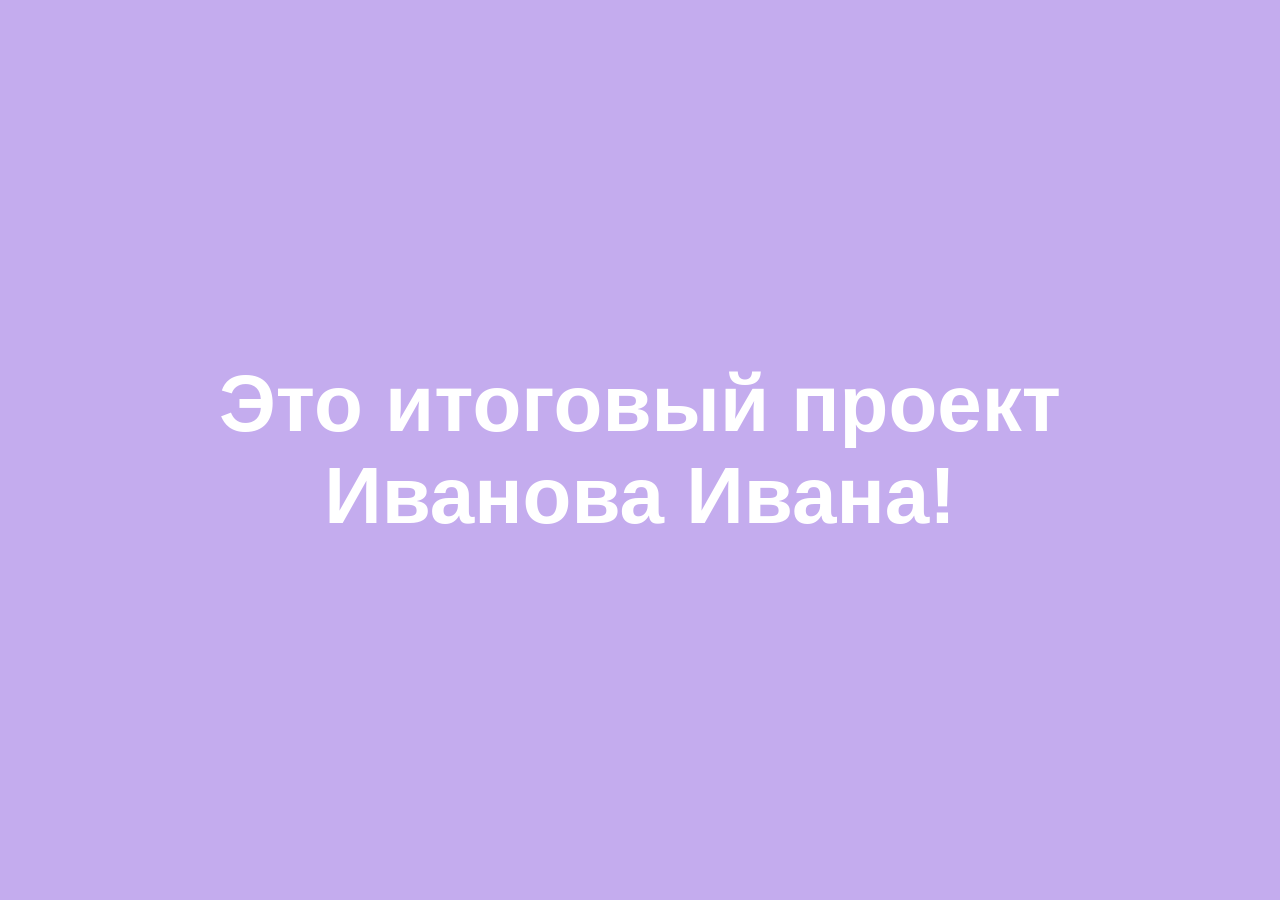
==== index.html @ a25acae4 "Add files via upload" ====
<!DOCTYPE html>
<html lang="en">
<head>
    <meta charset="UTF-8">
    <meta name="viewport" content="width=device-width, initial-scale=1.0">
    <title>Тестовый проект для проверки</title>
    <link rel="stylesheet" href="style.css">
</head>
<body>
    <h1>Это итоговый проект <br>Иванова Ивана!</h1>
</body>
</html>
---- style.css ----
body {
    box-sizing: border-box;
    padding: 0;
    margin: 0;
    display: flex;
    height: 100vh;
    width: 100%;
    justify-content: center;
    align-items: center;
    background-color: #c4acee;
    color: #ffffff;
}

body h1 {
    width: 80%;
    text-align: center;
    font-size: 80px;
    font-family: sans-serif;
}
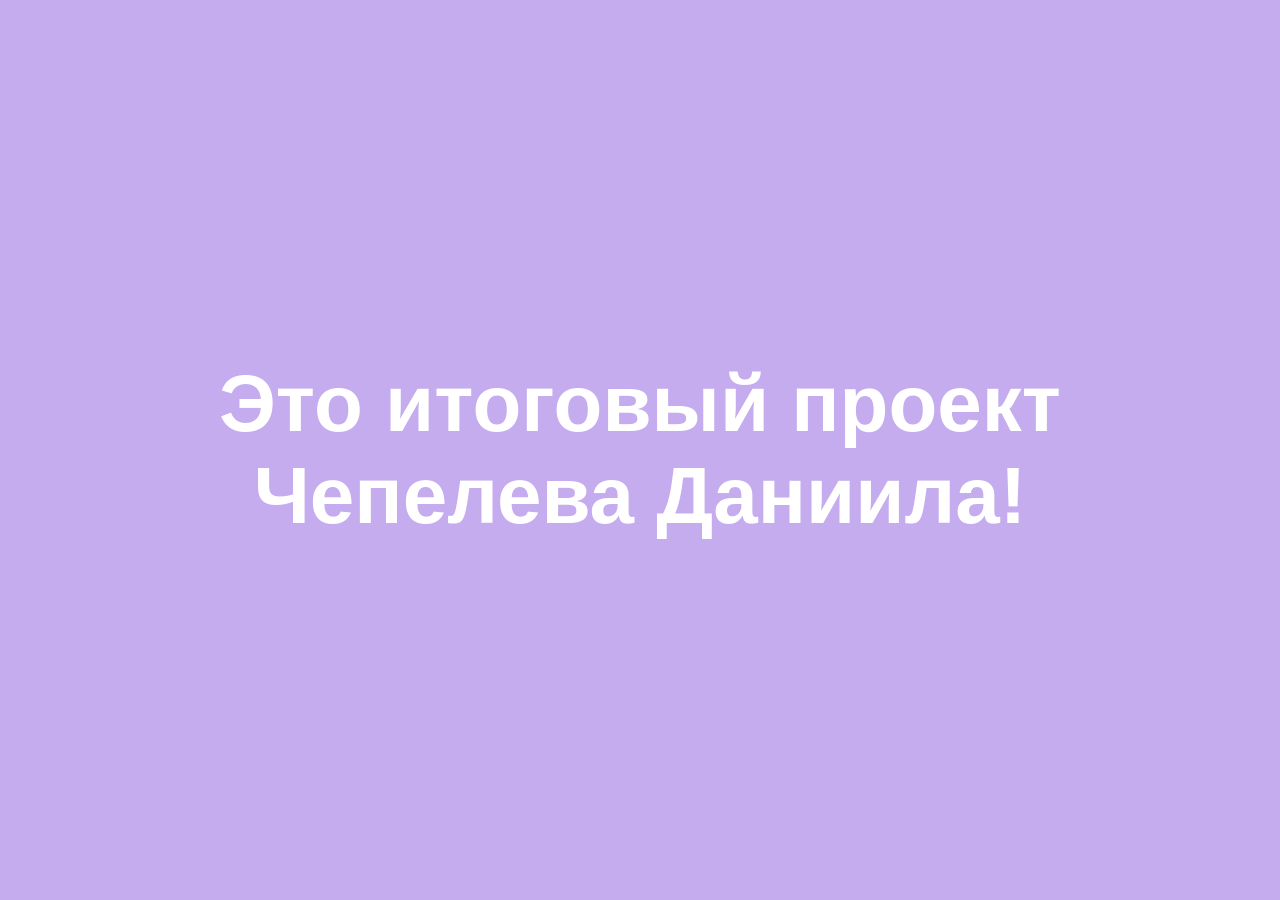
==== commit dc9d196a: "Update index.html" ====
--- a/index.html
+++ b/index.html
@@ -7,6 +7,6 @@
     <link rel="stylesheet" href="style.css">
 </head>
 <body>
-    <h1>Это итоговый проект <br>Иванова Ивана!</h1>
+    <h1>Это итоговый проект <br>Чепелева Даниила!</h1>
 </body>
-</html>+</html>
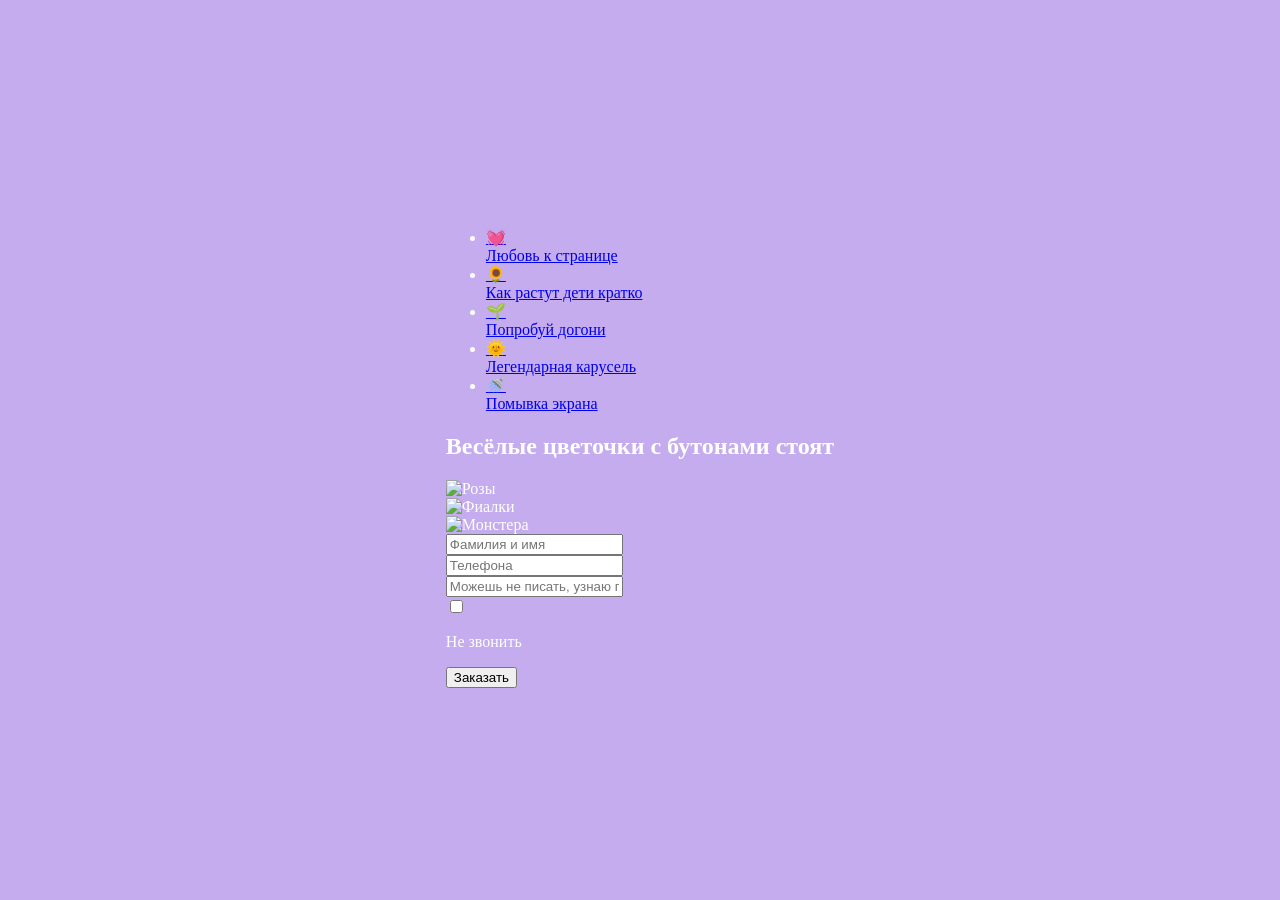
==== commit 2b3ca960: "index.html" ====
--- a/index.html
+++ b/index.html
@@ -3,10 +3,85 @@
 <head>
     <meta charset="UTF-8">
     <meta name="viewport" content="width=device-width, initial-scale=1.0">
-    <title>Тестовый проект для проверки</title>
+    <title>Итоговый проект</title>
     <link rel="stylesheet" href="style.css">
 </head>
 <body>
-    <h1>Это итоговый проект <br>Чепелева Даниила!</h1>
+    <main>
+        <section class="catalog">
+            <nav>
+                <ul>
+                    <li>
+                        <a href="#" class="filter">
+                            <div class="filter-icon">
+                                <span class="popular">💓</span>
+                            </div>
+                            <div class="filter-text">Любовь к странице</div>
+                        </a>
+                    </li>
+                    <li>
+                        <a href="#" class="filter">
+                            <div class="filter-icon">
+                                <span class="high">🌻</span>
+                            </div>
+                            <div class="filter-text">Как растут дети кратко</div>
+                        </a>
+                    </li>
+                    <li>
+                        <a href="#" class="filter">
+                            <div class="filter-icon">
+                                <span class="early">🌱</span>
+                            </div>
+                            <div class="filter-text">Попробуй догони</div>
+                        </a>
+                    </li>
+                    <li>
+                        <a href="#" class="filter">
+                            <div class="filter-icon">
+                                <span class="light">🌞</span>
+                            </div>
+                            <div class="filter-text">Легендарная карусель</div>
+                        </a>
+                    </li>
+                    <li>
+                        <a href="#" class="filter">
+                            <div class="filter-icon">
+                                <span class="rare">🚿</span>
+                            </div>
+                            <div class="filter-text">Помывка экрана</div>
+                        </a>
+                    </li>
+                </ul>
+            </nav>
+            <div class="list">
+                <h2>Весёлые цветочки с бутонами стоят</h2>
+                <article class="card">
+                    <img src="roses.png" alt="Розы">
+                </article>
+                <article class="card">
+                    <img src="violet.png" alt="Фиалки">
+                </article>
+                <article class="card">
+                    <img src="monstera.png" alt="Монстера">
+                </article>
+            </div>
+        </section>
+        <section class="order">
+            <form id="order-form" action="">
+                <div class="field">
+                    <input class="input" name="fullname" id="fullname" type="text" placeholder="Фамилия и имя">
+                </div>
+                <div class="field">
+                    <input class="input" name="phone" id="phone" type="text" placeholder="Телефона">
+                </div>
+                <div class="field">
+                    <input class="input" name="adress" id="adress" type="text" placeholder="Можешь не писать, узнаю по ip">
+                </div>
+                <input type="checkbox">
+                <p>Не звонить</p>
+                <input type="submit" value="Заказать" class="submit-btn">
+            </form>
+        </section>
+    </main>
 </body>
 </html>
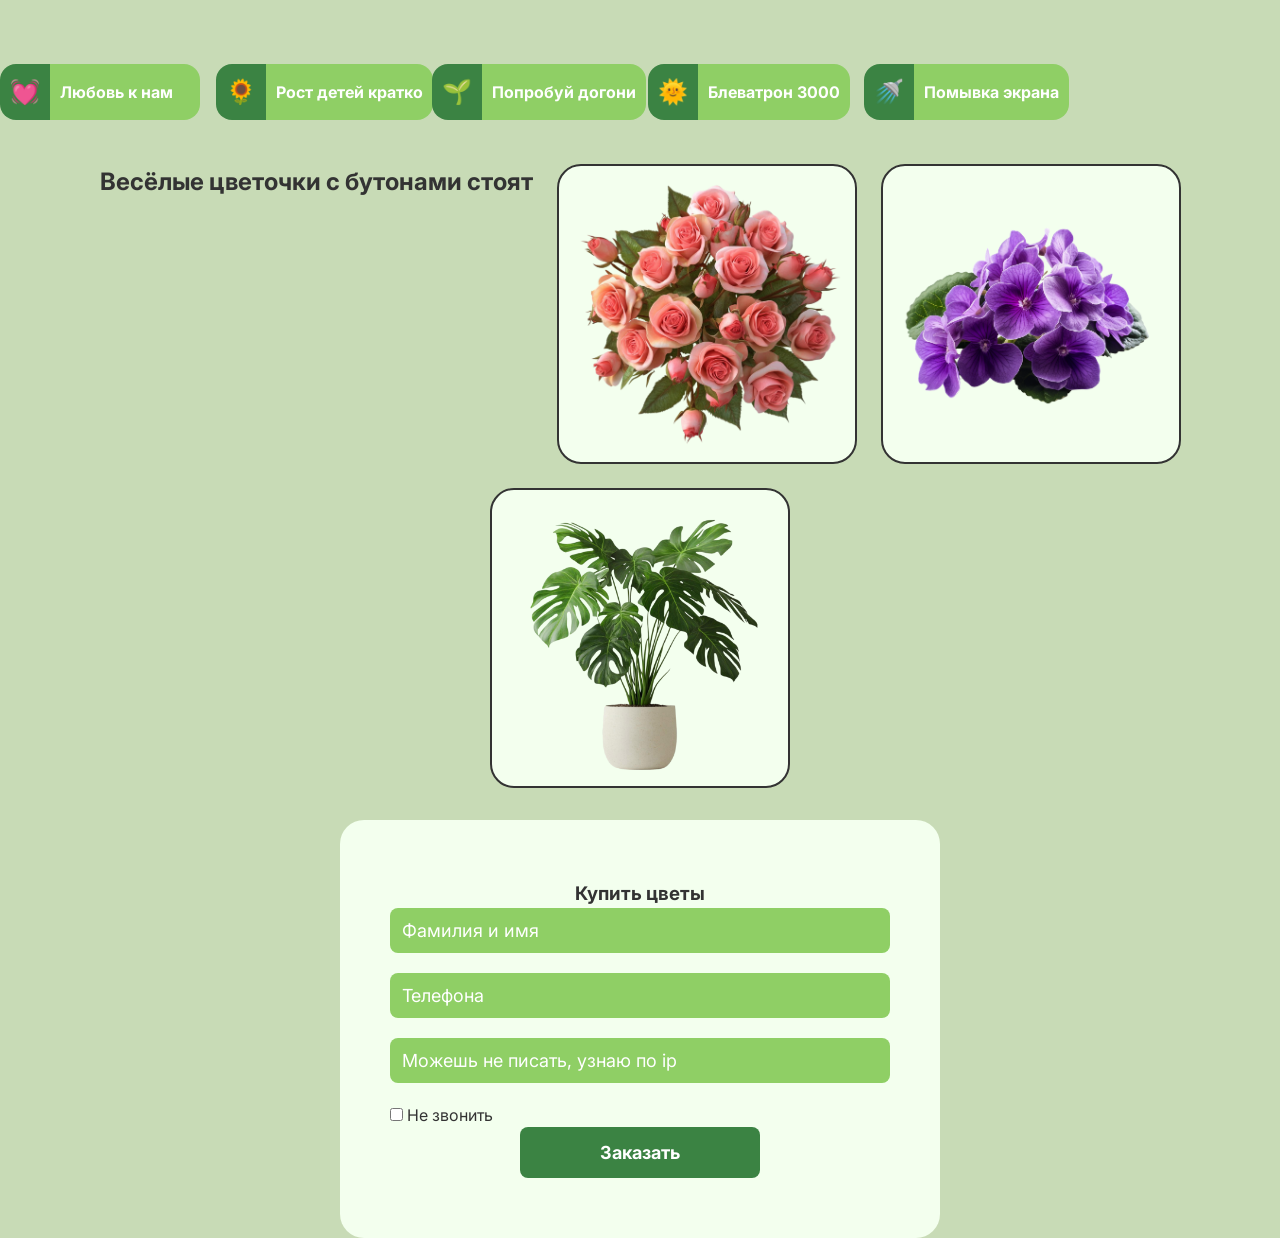
==== commit 40eb0f03: "index.html" ====
--- a/index.html
+++ b/index.html
@@ -12,23 +12,23 @@
             <nav>
                 <ul>
                     <li>
-                        <a href="#" class="filter">
+                        <a class="filter" href="index4.html">
                             <div class="filter-icon">
                                 <span class="popular">💓</span>
                             </div>
-                            <div class="filter-text">Любовь к странице</div>
+                            <div class="filter-text">Любовь к нам</div>
                         </a>
                     </li>
                     <li>
-                        <a href="#" class="filter">
+                        <a href="index5.html" class="filter">
                             <div class="filter-icon">
                                 <span class="high">🌻</span>
                             </div>
-                            <div class="filter-text">Как растут дети кратко</div>
+                            <div class="filter-text">Рост детей кратко</div>
                         </a>
                     </li>
                     <li>
-                        <a href="#" class="filter">
+                        <a href="index7.html" class="filter">
                             <div class="filter-icon">
                                 <span class="early">🌱</span>
                             </div>
@@ -36,15 +36,15 @@
                         </a>
                     </li>
                     <li>
-                        <a href="#" class="filter">
+                        <a href="index6.html" class="filter">
                             <div class="filter-icon">
                                 <span class="light">🌞</span>
                             </div>
-                            <div class="filter-text">Легендарная карусель</div>
+                            <div class="filter-text">Блеватрон 3000</div>
                         </a>
                     </li>
                     <li>
-                        <a href="#" class="filter">
+                        <a href="https://market.yandex.ru/search?utm_source=yandex&utm_medium=search&utm_campaign=ymp_offer_dp_elektronika_search_mrkscr_bko_dyb_search_rus&utm_content=cid%3A708164099%7Cgid%3A5732464231%7Caid%3A1904536066608409625%7Cph%3A205732464231%7Cpt%3Apremium%7Cpn%3A1%7Csrc%3Ayandex.ru%7Cst%3Asearch%7Crid%3A205732464231%7Ccgcid%3A0&clid=1601&yclid=9198900376739512319&text=Чистящее%20средство%20для%20очков%20и%20ЖК%20дисплеев%20100%20мл.%20Clean%26Green%20CG8130" class="filter">
                             <div class="filter-icon">
                                 <span class="rare">🚿</span>
                             </div>
@@ -54,7 +54,9 @@
                 </ul>
             </nav>
             <div class="list">
-                <h2>Весёлые цветочки с бутонами стоят</h2>
+                <header>
+                    <h2 style="text-align: center;">Весёлые цветочки с бутонами стоят</h2>
+                </header>
                 <article class="card">
                     <img src="roses.png" alt="Розы">
                 </article>
@@ -68,6 +70,9 @@
         </section>
         <section class="order">
             <form id="order-form" action="">
+                <header>
+                    <h3 style="text-align: center;">Купить цветы</h3>
+                </header>
                 <div class="field">
                     <input class="input" name="fullname" id="fullname" type="text" placeholder="Фамилия и имя">
                 </div>
@@ -79,7 +84,7 @@
                 </div>
                 <input type="checkbox">
                 <p>Не звонить</p>
-                <input type="submit" value="Заказать" class="submit-btn">
+                <a href="index2.html" class="submit-btn" style="text-align: center;">Заказать</a>
             </form>
         </section>
     </main>
--- a/style.css
+++ b/style.css
@@ -1,19 +1,183 @@
-body {
+@import url('https://fonts.googleapis.com/css2?family=Inter&display=swap');
+
+/* Базовые CSS-сбросы */
+* {
+    margin: 0;
+    padding: 0;
     box-sizing: border-box;
-    padding: 0;
-    margin: 0;
-    display: flex;
-    height: 100vh;
-    width: 100%;
-    justify-content: center;
-    align-items: center;
-    background-color: #c4acee;
-    color: #ffffff;
+    font-family: Inter, sans-serif;
 }
 
-body h1 {
-    width: 80%;
-    text-align: center;
-    font-size: 80px;
-    font-family: sans-serif;
-}+body {
+    line-height: 1.5;
+    color: #333;
+    background-color: #C8DBB6;
+    overflow-x: hidden;
+}
+
+ul {
+    list-style: none;
+}
+
+a {
+    text-decoration: none;
+    color: #333;
+}
+
+img {
+    display: block;
+    width: 100%;
+    height: auto;
+}
+
+/* Стили заготовки от Валерчика */
+main {
+    width: 1280px;
+    margin: auto;
+}
+
+.catalog {
+    padding-top: 64px;
+    margin-bottom: 32px;
+}
+
+nav {
+    margin-bottom: 48px;
+    align-items: center;
+    position:fixed;
+}
+
+nav ul {
+    display: flex;
+    flex-direction: row;
+    flex-wrap: nowrap;
+    justify-content: center;
+    gap: 16px;
+}
+
+.filter {
+    width: 200px;
+    display: flex;
+    flex-direction: row;
+    align-items: center;
+    transition: 100s;
+}
+
+.filter-icon {
+    background-color: #3B8343;
+    padding: 10px;
+    font-size: 24px;
+    border-radius: 16px 0 0 16px;
+}
+
+.filter-icon span {
+    display: block;
+    transition: 10s;
+}
+
+.filter-text {
+    flex: 1 0 auto;
+    font-weight: bold;
+    color: white;
+    background-color: #8FCF65;
+    padding: 16px 10px;
+    border-radius: 0 16px 16px 0;
+}
+
+.list {
+    display: flex;
+    flex-direction: row;
+    flex-wrap: wrap;
+    justify-content: center;
+    gap: 24px;
+    transition: 10s;
+    margin-top: 100px;
+}
+
+.card {
+    width: 300px;
+    background-color: #F3FFEE;
+    border-radius: 24px;
+    border: 2px solid #333;
+}
+
+.order form {
+    width: 600px;
+    margin: 0 auto;
+    border-radius: 24px;
+    bottom: 2px solid #333;
+    background-color: #F3FFEE;
+    padding: 60px 50px;
+}
+
+.field {
+    margin-bottom: 20px;
+}
+
+.input {
+    width: 500px;
+    border-radius: 8px;
+    padding: 12px;
+    border: none;
+    background-color: #8FCF65;
+    color: white;
+    font-size: 18px;
+}
+.input:focus {
+    background-color: #3B8343;
+    transform: scale(3);
+    transition: 5s;
+}
+.input::placeholder {
+    color: white;
+}
+
+.submit-btn {
+    display: block;
+    width: 240px;
+    margin: 0 auto;
+    padding: 12px;
+    font-size: 18px;
+    font-weight: bold;
+    border-radius: 8px;
+    border: none;
+    cursor: pointer;
+    background-color: #3B8343;
+    color: white;
+    transition: 0.2s;
+}
+
+.submit-btn:hover {
+    background-color: #8FCF65;
+}
+.filter :hover > .popular {
+    transform: scale(1300);
+    transition: 100s;
+}
+.filter :hover > .high {
+    transform: scaley(1000) perspective(1000px);
+    transition: 100s;
+}
+.filter :hover > .early {
+    transform: translateX(16000px);
+    transition: 100s;
+}
+.filter :hover > .light {
+    transform: rotate(720000deg);
+    transition: 100s;
+}
+.filter :hover > .rare {
+    transform: rotate(100000deg) translateX(16000px) translateY(16000px);
+    transition: 100s;
+}
+.card :hover {
+    transform: rotate(72000deg) scale(500);
+    transition: 100s;
+}
+.card {
+    transition: 10s;
+}
+
+p {
+    display: inline;
+}
